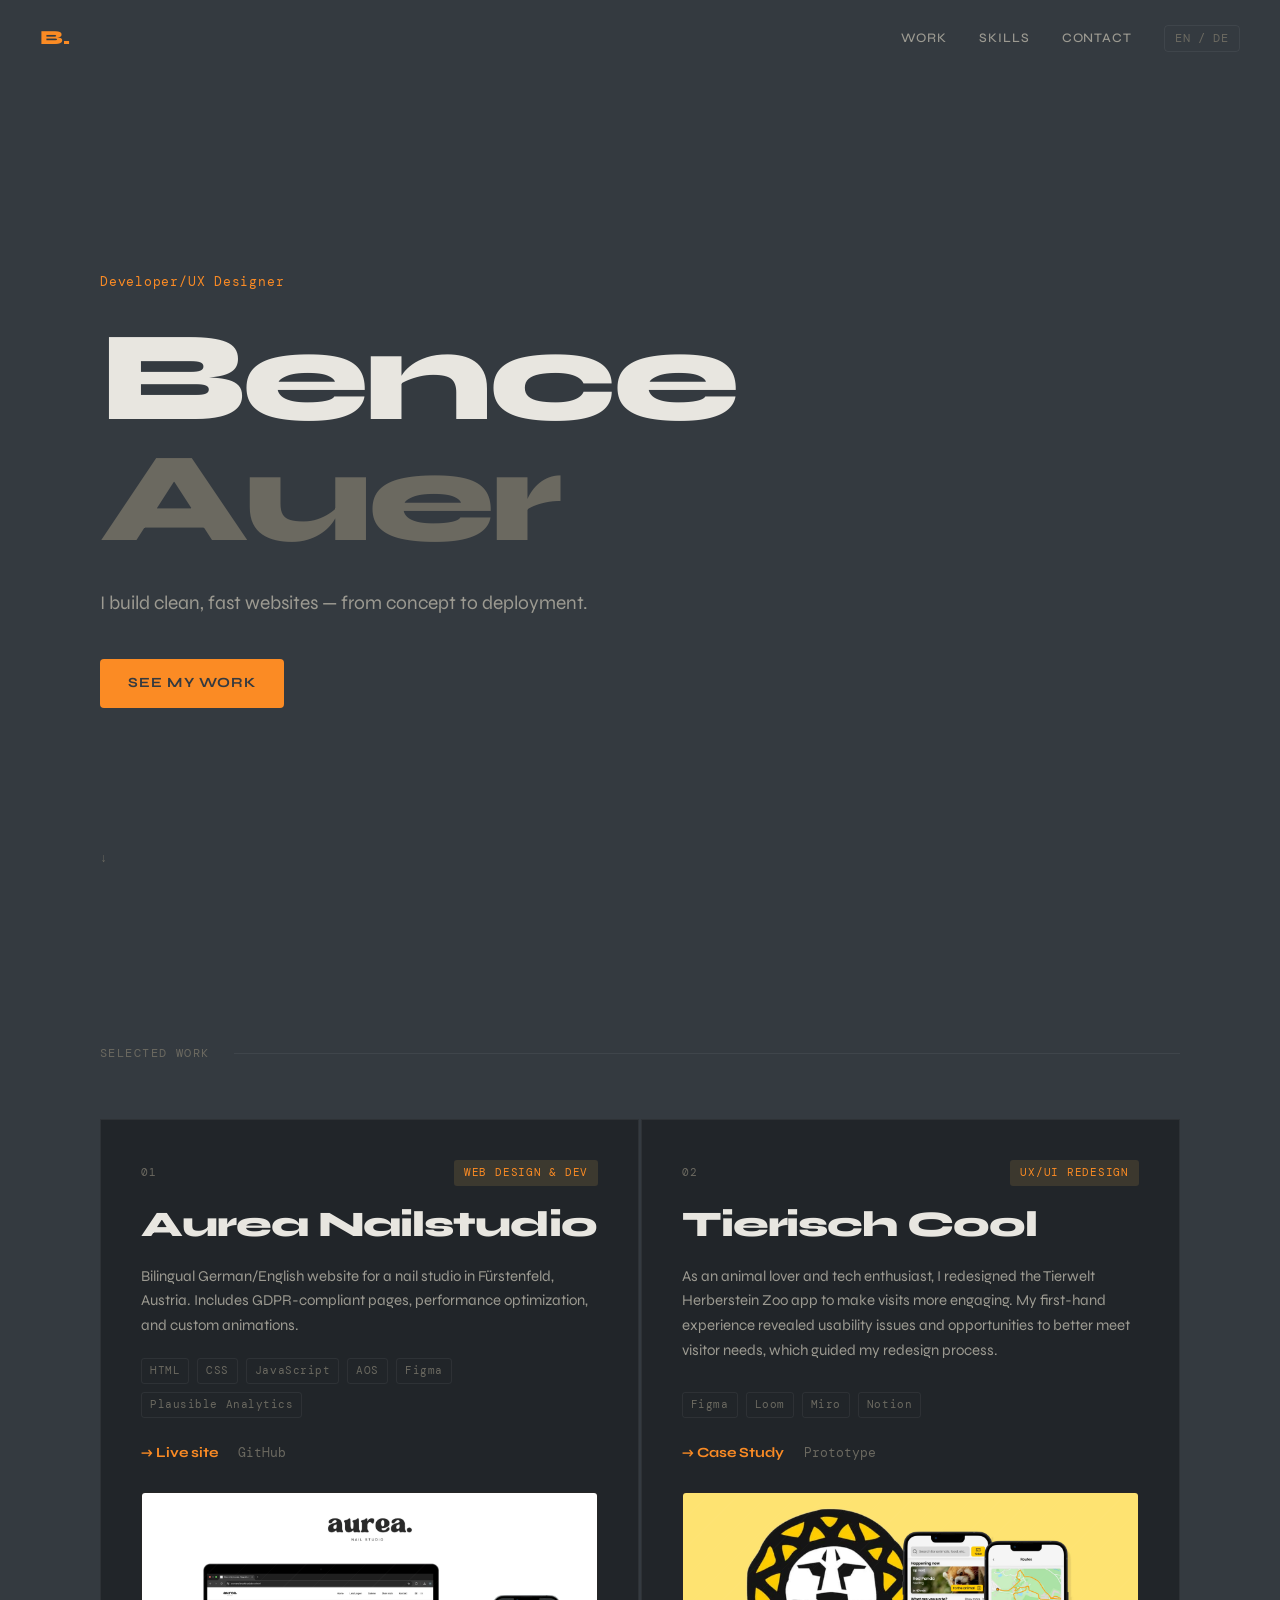
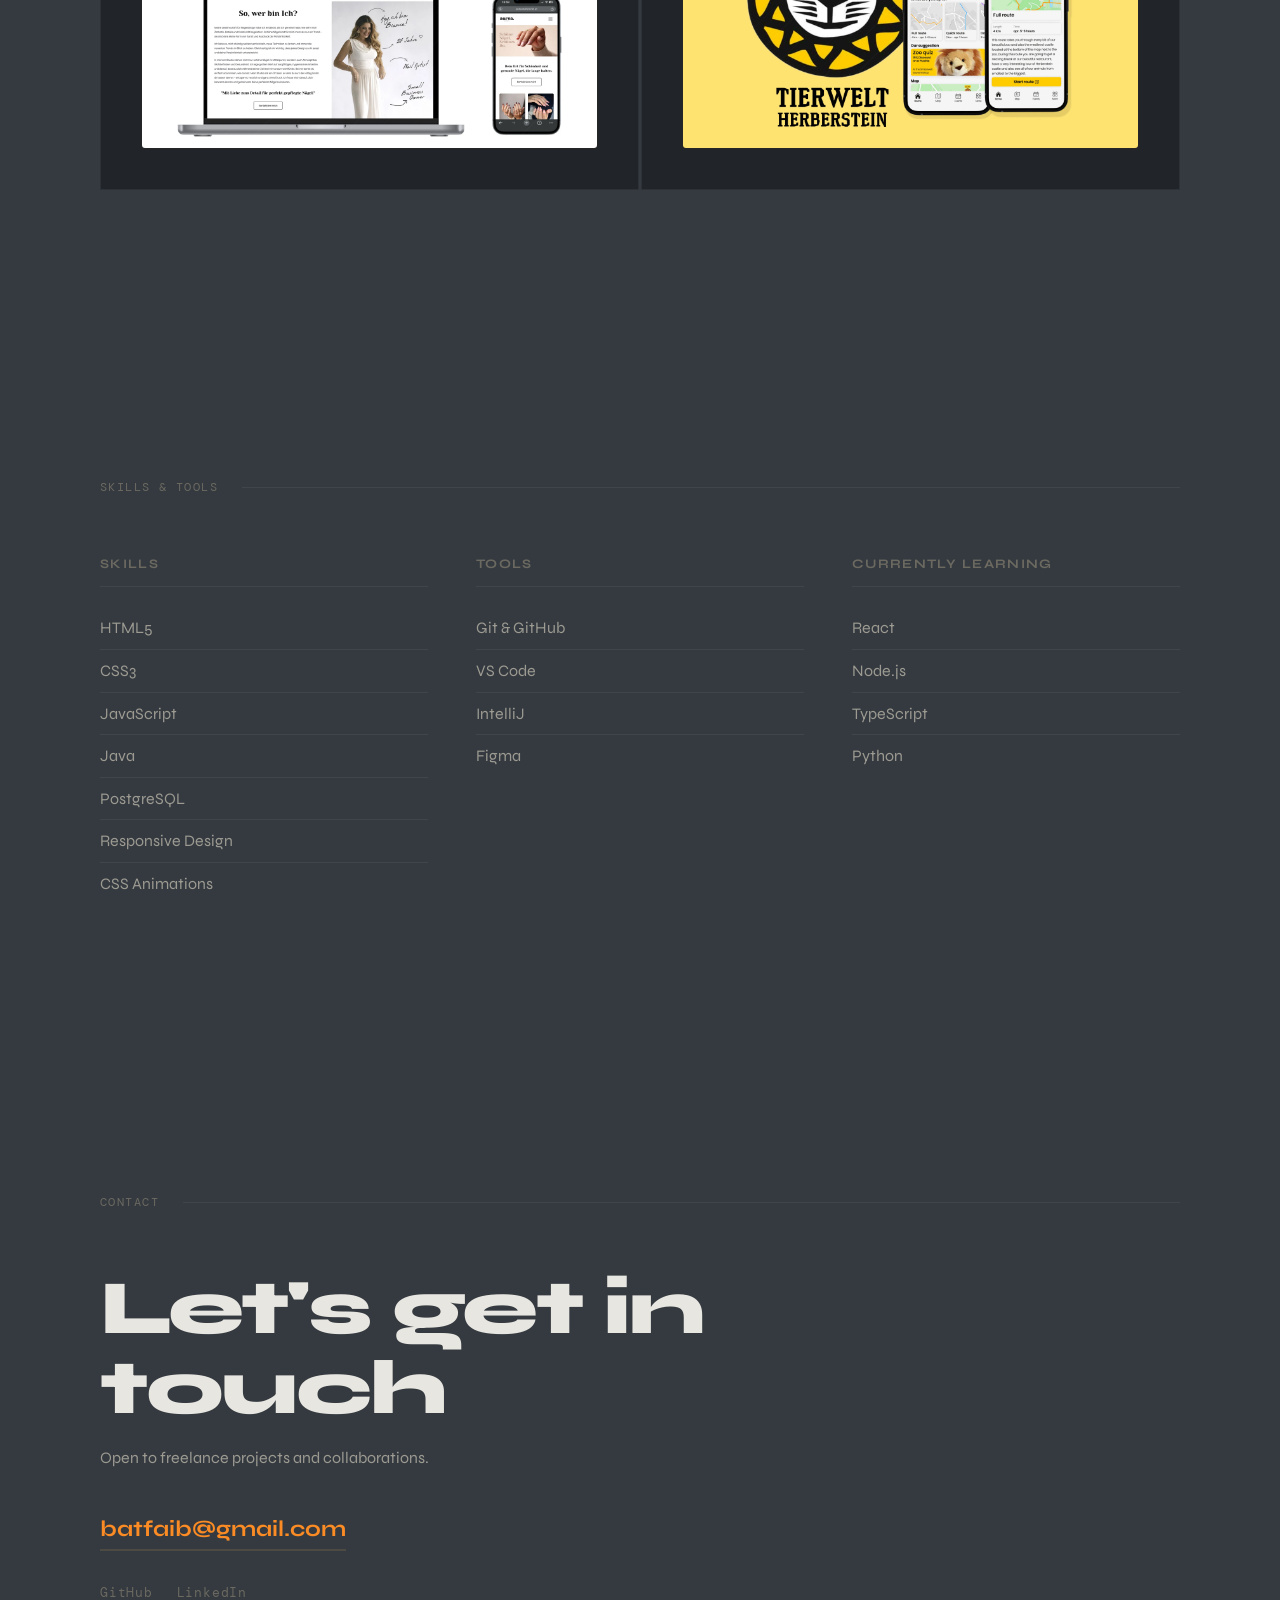
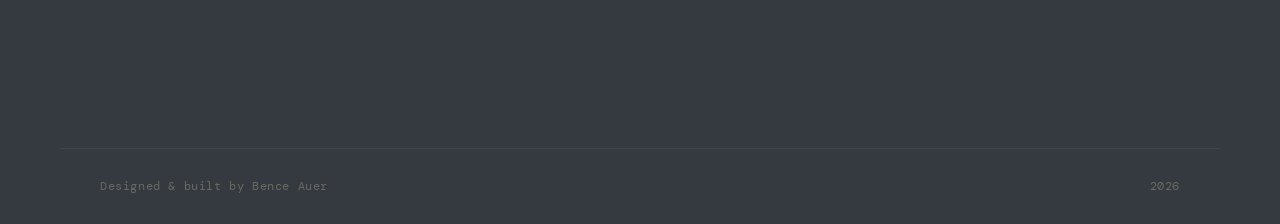
==== index.html @ 15b7aea0 "initial commit" ====
<!DOCTYPE html>
<html lang="en">

<head>
  <meta charset="UTF-8">
  <meta name="viewport" content="width=device-width, initial-scale=1.0">
  <meta name="description" content="Bence Auer — Developer/UX Designer. Based in Austria.">
  <title>Bence Auer — Developer/UX Designer</title>
  <link rel="preconnect" href="https://fonts.googleapis.com">
  <link rel="preconnect" href="https://fonts.gstatic.com" crossorigin>
  <link
    href="https://fonts.googleapis.com/css2?family=Syne:wght@400;500;700;800&family=DM+Mono:ital,wght@0,300;0,400;1,300&display=swap"
    rel="stylesheet">
  <link rel="stylesheet" href="css/style.css">
</head>

<body>

  <!-- NAV -->
  <nav class="nav">
    <span class="nav-logo">B.</span>
    <div class="nav-links">
      <a href="#projects" data-en="Work" data-de="Projekte">Work</a>
      <a href="#skills" data-en="Skills" data-de="Skills">Skills</a>
      <a href="#contact" data-en="Contact" data-de="Kontakt">Contact</a>
      <button class="lang-toggle" id="langToggle" aria-label="Switch language">EN / DE</button>
    </div>
  </nav>

  <!-- HERO -->
  <section class="hero">
    <div class="hero-inner">
      <p class="hero-eyebrow" data-en="Developer/UX Designer" data-de="Developer/UX Designer">Freelance Frontend Developer
      </p>
      <h1 class="hero-name">Bence<br><span class="hero-name-dim">Auer</span></h1>
      <p class="hero-tagline" data-en="I build clean, fast websites — from concept to deployment."
        data-de="Ich entwickle saubere, schnelle Websites — von der Idee bis zum Launch.">I build clean, fast websites —
        from concept to deployment.</p>
      <a href="#projects" class="cta" data-en="See my work" data-de="Meine Projekte">See my work</a>
    </div>
    <div class="hero-scroll-hint">
      <span>↓</span>
    </div>
  </section>

  <!-- PROJECTS -->
  <section class="section" id="projects">
    <div class="section-header">
      <span class="section-label" data-en="Selected Work" data-de="Ausgewählte Projekte">Selected Work</span>
    </div>
    <div class="projects-grid">

      <!-- Project card -->
      <article class="project-card">
        <div class="project-meta">
          <span class="project-number">01</span>
          <span class="project-tag" data-en="Web Design & Dev" data-de="Webdesign & Entwicklung">Web Design & Dev</span>
        </div>
        <h2 class="project-title">Aurea Nailstudio</h2>
        <p class="project-desc"
          data-en="Bilingual German/English website for a nail studio in Fürstenfeld, Austria. Includes GDPR-compliant pages, performance optimization, and custom animations."
          data-de="Zweisprachige Deutsch/Englisch Website für ein Nagelstudio in Fürstenfeld, Österreich. Mit DSGVO-konformen Seiten, Performance-Optimierung und eigenen Animationen.">
          Bilingual German/English website for a nail studio in Fürstenfeld, Austria. Includes GDPR-compliant pages,
          performance optimization, and custom animations.</p>
        <ul class="project-stack">
          <li>HTML</li>
          <li>CSS</li>
          <li>JavaScript</li>
          <li>AOS</li>
          <li>Figma</li>
          <li>Plausible Analytics</li>
          
        </ul>
        <div class="project-links">
          <a href="https://aureanailstudio.at/" target="_blank" class="link-primary" data-en="→ Live site "
            data-de="→ Live ansehen ">→ Live site </a>
          <a href="https://github.com/auerBD/aureanailstudio-website" target="_blank" class="link-secondary">GitHub</a>
        </div>
        <div class="project-img">
          <img src="images/Aureanails-project.webp" alt="Project picture">
        </div>
      </article>

      <!-- Project card #2 -->
      <article class="project-card">
        <div class="project-meta">
          <span class="project-number">02</span>
          <span class="project-tag" data-en="UX/UI Redesign" data-de="UX/UI Redesign">UX/UI Redesign</span>
        </div>
        <h2 class="project-title" data-en="Tierisch Cool" data-de="Tierisch Cool">Tierisch Cool</h2>
        <p class="project-desc" data-en="As an animal lover and tech enthusiast, I redesigned the Tierwelt Herberstein Zoo app to make visits more engaging. My first-hand experience revealed usability issues and opportunities to better meet visitor needs, which guided my redesign process." data-de="Als Tierliebhaber und Technikbegeisterte habe ich die App des Tierwelt Herberstein Zoos neu gestaltet, um den Besuch interaktiver zu machen. Erste Nutzungserfahrungen zeigten Probleme und Potenziale, die den Redesign-Prozess leiteten.">UX/UI Redesign for the App Tierisch Cool
        </p>
        <ul class="project-stack">
          <li>Figma</li>
          <li>Loom</li>
          <li>Miro</li>
          <li>Notion</li>
        </ul>
        <div class="project-links">
          <a href="https://www.figma.com/proto/QrTdEZ6huseTEdhhUOOIZ8/Tiersich-Cool-Case-Study?node-id=40-576&m=draw&scaling=min-zoom&content-scaling=fixed&page-id=0%3A1&t=20qmoa2lop9YcAVc-1" target="_blank" class="link-primary" data-en="→ Case Study"
            data-de="→ Case Study">→ Case Study</a>
          <a href="https://www.figma.com/proto/5wqr0STFInKN7oyMYcyrKw/Tierisch-Cool?type=design&node-id=230-2848&viewport=-87%2C372%2C0.19&scaling=scale-down&starting-point-node-id=230%3A2848&page-id=82%3A1709&t=LEggmXTgnKiAyQXW-1" target="_blank" class="link-secondary">Prototype</a>
        </div>
        <div class="project-img">
          <img src="images/TierischCool-project.webp" alt="Project picture">
        </div>
      </article>
    </div>
  </section>

  <!-- SKILLS -->
  <section class="section" id="skills">
    <div class="section-header">
      <span class="section-label" data-en="Skills & Tools" data-de="Skills & Tools">Skills & Tools</span>
    </div>
    <div class="skills-grid">
      <div class="skill-group">
        <h3 class="skill-group-title" data-en="Skills" data-de="Skills">Skills</h3>
        <ul class="skill-list">
          <li>HTML5</li>
          <li>CSS3</li>
          <li>JavaScript</li>
          <li>Java</li>
          <li>PostgreSQL</li>
          <li>Responsive Design</li>
          <li>CSS Animations</li>
        </ul>
      </div>
      <div class="skill-group">
        <h3 class="skill-group-title" data-en="Tools" data-de="Tools">Tools</h3>
        <ul class="skill-list">
          <li>Git & GitHub</li>
          <li>VS Code</li>
          <li>IntelliJ</li>
          <li>Figma</li>
          
        </ul>
      </div>
      <div class="skill-group">
        <h3 class="skill-group-title" data-en="Currently learning" data-de="Aktuell lernend">Currently learning</h3>
        <ul class="skill-list">
          <li>React</li>
          <li>Node.js</li>
          <li>TypeScript</li>
          <li>Python</li>
        </ul>
      </div>
    </div>
  </section>

  <!-- CONTACT -->
  <section class="section" id="contact">
    <div class="section-header">
      <span class="section-label" data-en="Contact" data-de="Kontakt">Contact</span>
    </div>
    <div class="contact-inner">
      <h2 class="contact-heading" data-en="Let's get in touch" data-de="Schreib mir">Let's get in touch.</h2>
      <p class="contact-sub" data-en="Open to freelance projects and collaborations."
        data-de="Offen für Freelance-Projekte und Kollaborationen.">Open to freelance projects and collaborations.</p>
      <a href="mailto:batfaib@gmail.com" class="contact-email">batfaib@gmail.com</a>
      <div class="contact-links">
        <a href="https://github.com/auerBD" target="_blank" rel="noopener">GitHub</a>
        <a href="https://www.linkedin.com/in/bence-auer/" target="_blank" rel="noopener">LinkedIn</a>
      </div>
    </div>
  </section>

  <!-- FOOTER -->
  <footer class="footer">
    <span data-en="Designed & built by Bence Auer" data-de="Designed & developed von Bence Auer">Designed & built by
      Bence Auer</span>
    <span class="footer-year">2025</span>
  </footer>

  <script src="js/main.js"></script>
</body>

</html>
---- css/style.css ----
/* ─────────────────────────────────────────────
   RESET & BASE
───────────────────────────────────────────── */
*, *::before, *::after {
  box-sizing: border-box;
  margin: 0;
  padding: 0;
}

:root {
  --bg: #343a40;
  --bg-card: #212529;
  --bg-card-hover: #0a0a0b;
  --text: #e8e6e0;
  --text-dim: #6b6960;
  --text-mid: #9c9a91;
  --accent:#fb8b24;
  --accent-dim: rgba(212, 168, 83, 0.15);
  --border: rgba(255, 255, 255, 0.06);
  --border-hover: rgba(255, 255, 255, 0.14);

  --font-sans: 'Syne', sans-serif;
  --font-mono: 'DM Mono', monospace;

  --section-pad: clamp(5rem, 12vw, 9rem);
  --content-width: 1160px;
  --gutter: clamp(1.25rem, 5vw, 2.5rem);
}

html {
  scroll-behavior: smooth;
  font-size: 16px;
}

body {
  background: var(--bg);
  color: var(--text);
  font-family: var(--font-sans);
  line-height: 1.6;
  overflow-x: hidden;
  -webkit-font-smoothing: antialiased;
}

a {
  color: inherit;
  text-decoration: none;
}

ul {
  list-style: none;
}

/* ─────────────────────────────────────────────
   LAYOUT UTIL
───────────────────────────────────────────── */
.container {
  max-width: var(--content-width);
  margin: 0 auto;
  padding: 0 var(--gutter);
}

/* ─────────────────────────────────────────────
   NAV
───────────────────────────────────────────── */
.nav {
  position: fixed;
  top: 0;
  left: 0;
  right: 0;
  z-index: 100;
  display: flex;
  align-items: center;
  justify-content: space-between;
  padding: 1.4rem var(--gutter);
  border-bottom: 1px solid transparent;
  transition: border-color 0.3s, background 0.3s;
}

.nav.scrolled {
  background: rgba(10, 10, 10, 0.88);
  backdrop-filter: blur(12px);
  border-color: var(--border);
}

.nav-logo {
  font-size: 1.25rem;
  font-weight: 800;
  color: var(--accent);
  letter-spacing: -0.02em;
}

.nav-links {
  display: flex;
  align-items: center;
  gap: 2rem;
}

.nav-links a {
  font-size: 0.8125rem;
  font-weight: 500;
  color: var(--text-mid);
  letter-spacing: 0.07em;
  text-transform: uppercase;
  transition: color 0.2s;
}

.nav-links a:hover {
  color: var(--text);
}

.lang-toggle {
  font-family: var(--font-mono);
  font-size: 0.75rem;
  color: var(--text-dim);
  background: none;
  border: 1px solid var(--border);
  border-radius: 4px;
  padding: 0.3rem 0.65rem;
  cursor: pointer;
  letter-spacing: 0.05em;
  transition: color 0.2s, border-color 0.2s;
}

.lang-toggle:hover {
  color: var(--text);
  border-color: var(--border-hover);
}

/* ─────────────────────────────────────────────
   HERO
───────────────────────────────────────────── */
.hero {
  min-height: 100svh;
  display: flex;
  flex-direction: column;
  justify-content: center;
  padding: 0 var(--gutter);
  padding-top: 5rem;
  max-width: var(--content-width);
  margin: 0 auto;
  position: relative;
}

.hero-inner {
  max-width: 780px;
}

.hero-eyebrow {
  font-family: var(--font-mono);
  font-size: 0.8125rem;
  color: var(--accent);
  letter-spacing: 0.06em;
  margin-bottom: 1.5rem;
  opacity: 0;
  transform: translateY(12px);
  animation: fadeUp 0.7s ease forwards 0.1s;
}

.hero-name {
  font-size: clamp(3.5rem, 10vw, 8.5rem);
  font-weight: 800;
  line-height: 0.95;
  letter-spacing: -0.03em;
  margin-bottom: 1.75rem;
  opacity: 0;
  transform: translateY(16px);
  animation: fadeUp 0.8s ease forwards 0.25s;
}

.hero-name-dim {
  color: var(--text-dim);
}

.hero-tagline {
  font-size: clamp(1rem, 2vw, 1.2rem);
  color: var(--text-mid);
  max-width: 520px;
  font-weight: 400;
  margin-bottom: 2.5rem;
  opacity: 0;
  transform: translateY(12px);
  animation: fadeUp 0.7s ease forwards 0.45s;
}

.cta {
  display: inline-flex;
  align-items: center;
  gap: 0.5rem;
  font-size: 0.875rem;
  font-weight: 700;
  letter-spacing: 0.08em;
  text-transform: uppercase;
  color: var(--bg);
  background: var(--accent);
  border-radius: 4px;
  padding: 0.85rem 1.75rem;
  transition: background 0.2s, transform 0.2s;
  opacity: 0;
  animation: fadeUp 0.7s ease forwards 0.65s;
}

.cta:hover {
  background: #e0b865;
  transform: translateY(-2px);
}

.hero-scroll-hint {
  position: absolute;
  bottom: 2rem;
  left: var(--gutter);
  font-family: var(--font-mono);
  font-size: 0.75rem;
  color: var(--text-dim);
  display: flex;
  align-items: center;
  gap: 0.5rem;
  opacity: 0;
  animation: fadeUp 0.7s ease forwards 1.1s;
}

/* ─────────────────────────────────────────────
   SECTIONS
───────────────────────────────────────────── */
.section {
  padding: var(--section-pad) var(--gutter);
  max-width: var(--content-width);
  margin: 0 auto;
}

.section-header {
  margin-bottom: 3.5rem;
  display: flex;
  align-items: center;
  gap: 1.5rem;
}

.section-header::after {
  content: '';
  flex: 1;
  height: 1px;
  background: var(--border);
}

.section-label {
  font-family: var(--font-mono);
  font-size: 0.75rem;
  letter-spacing: 0.12em;
  text-transform: uppercase;
  color: var(--text-dim);
  white-space: nowrap;
}

/* ─────────────────────────────────────────────
   PROJECTS
───────────────────────────────────────────── */
.projects-grid {
  display: grid;
  grid-template-columns: repeat(auto-fit, minmax(min(100%, 480px), 1fr));
  gap: 1.5px;
}

.project-card {
  background: var(--bg-card);
  border: 1px solid var(--border);
  padding: 2.5rem;
  display: flex;
  flex-direction: column;
  gap: 1.25rem;
  transition: background 0.25s, border-color 0.25s;
  position: relative;
  overflow: hidden;
}

.project-card:hover {
  background: var(--bg-card-hover);
  border-color: var(--border-hover);
}

.project-card--upcoming {
  opacity: 0.45;
}

.project-meta {
  display: flex;
  align-items: center;
  justify-content: space-between;
}

.project-number {
  font-family: var(--font-mono);
  font-size: 0.6875rem;
  color: var(--text-dim);
  letter-spacing: 0.08em;
}

.project-tag {
  font-family: var(--font-mono);
  font-size: 0.6875rem;
  letter-spacing: 0.07em;
  text-transform: uppercase;
  color: var(--accent);
  background: var(--accent-dim);
  padding: 0.25rem 0.625rem;
  border-radius: 3px;
}

.project-title {
  font-size: clamp(1.5rem, 3.5vw, 2.25rem);
  font-weight: 800;
  letter-spacing: -0.03em;
  line-height: 1.05;
}

.project-desc {
  font-size: 0.9375rem;
  color: var(--text-mid);
  line-height: 1.65;
  flex: 1;
}

.project-stack {
  display: flex;
  flex-wrap: wrap;
  gap: 0.5rem;
}

.project-stack li {
  font-family: var(--font-mono);
  font-size: 0.6875rem;
  letter-spacing: 0.05em;
  color: var(--text-dim);
  border: 1px solid var(--border);
  border-radius: 3px;
  padding: 0.2rem 0.5rem;
}

.project-links {
  display: flex;
  align-items: center;
  gap: 1.25rem;
  margin-top: 0.25rem;
}

.link-primary {
  font-size: 0.875rem;
  font-weight: 700;
  color: var(--accent);
  transition: opacity 0.2s;
}

.link-primary:hover {
  opacity: 0.75;
}

.link-secondary {
  font-family: var(--font-mono);
  font-size: 0.8125rem;
  color: var(--text-dim);
  transition: color 0.2s;
}

.link-secondary:hover {
  color: var(--text);
}

.project-img {
  width: 100%;
  aspect-ratio: 16 / 9;
  background: #181818;
  border: 1px solid var(--border);
  border-radius: 4px;
  display: flex;
  align-items: center;
  justify-content: center;
  margin-top: 0.5rem;
  position: relative;
  overflow: hidden;
}

.project-img img {
  width: 100%;
  height: auto;
}

.project-img::before {
  content: '';
  position: absolute;
  inset: 0;
  background: repeating-linear-gradient(
    -45deg,
    transparent,
    transparent 20px,
    rgba(255,255,255,0.015) 20px,
    rgba(255,255,255,0.015) 21px
  );
}

/* ─────────────────────────────────────────────
   SKILLS
───────────────────────────────────────────── */
.skills-grid {
  display: grid;
  grid-template-columns: repeat(auto-fit, minmax(220px, 1fr));
  gap: 3rem;
}

.skill-group-title {
  font-size: 0.8125rem;
  font-weight: 700;
  letter-spacing: 0.1em;
  text-transform: uppercase;
  color: var(--text-dim);
  margin-bottom: 1.25rem;
  padding-bottom: 0.75rem;
  border-bottom: 1px solid var(--border);
}

.skill-list li {
  font-size: 1rem;
  color: var(--text-mid);
  padding: 0.5rem 0;
  border-bottom: 1px solid var(--border);
  transition: color 0.15s, padding-left 0.15s;
}

.skill-list li:last-child {
  border-bottom: none;
}

.skill-list li:hover {
  color: var(--text);
  padding-left: 0.5rem;
}

/* ─────────────────────────────────────────────
   CONTACT
───────────────────────────────────────────── */
.contact-inner {
  max-width: 640px;
}

.contact-heading {
  font-size: clamp(2.5rem, 6vw, 5rem);
  font-weight: 800;
  letter-spacing: -0.03em;
  line-height: 1.05;
  margin-bottom: 1rem;
}

.contact-sub {
  font-size: 1rem;
  color: var(--text-mid);
  margin-bottom: 2.5rem;
}

.contact-email {
  display: inline-block;
  font-size: clamp(1.1rem, 2.5vw, 1.4rem);
  font-weight: 700;
  color: var(--accent);
  border-bottom: 2px solid var(--accent-dim);
  padding-bottom: 0.15rem;
  transition: border-color 0.2s;
  margin-bottom: 2rem;
}

.contact-email:hover {
  border-color: var(--accent);
}

.contact-links {
  display: flex;
  gap: 1.5rem;
}

.contact-links a {
  font-family: var(--font-mono);
  font-size: 0.8125rem;
  color: var(--text-dim);
  letter-spacing: 0.06em;
  transition: color 0.2s;
}

.contact-links a:hover {
  color: var(--text);
}

/* ─────────────────────────────────────────────
   FOOTER
───────────────────────────────────────────── */
.footer {
  border-top: 1px solid var(--border);
  padding: 1.75rem var(--gutter);
  display: flex;
  align-items: center;
  justify-content: space-between;
  max-width: var(--content-width);
  margin: 0 auto;
  font-family: var(--font-mono);
  font-size: 0.75rem;
  color: var(--text-dim);
  letter-spacing: 0.05em;
}

/* ─────────────────────────────────────────────
   ANIMATIONS
───────────────────────────────────────────── */
@keyframes fadeUp {
  to {
    opacity: 1;
    transform: translateY(0);
  }
}

.reveal {
  opacity: 0;
  transform: translateY(20px);
  transition: opacity 0.6s ease, transform 0.6s ease;
}

.reveal.visible {
  opacity: 1;
  transform: translateY(0);
}

/* ─────────────────────────────────────────────
   MOBILE
───────────────────────────────────────────── */
@media (max-width: 640px) {
  .nav-links a {
    display: none;
  }

  .projects-grid {
    grid-template-columns: 1fr;
  }

  .project-card {
    padding: 1.75rem;
  }

  .skills-grid {
    grid-template-columns: 1fr;
    gap: 2rem;
  }

  .footer {
    flex-direction: column;
    gap: 0.5rem;
    text-align: center;
  }
}

@media (prefers-reduced-motion: reduce) {
  *, *::before, *::after {
    animation-duration: 0.01ms !important;
    animation-iteration-count: 1 !important;
    transition-duration: 0.01ms !important;
  }
}
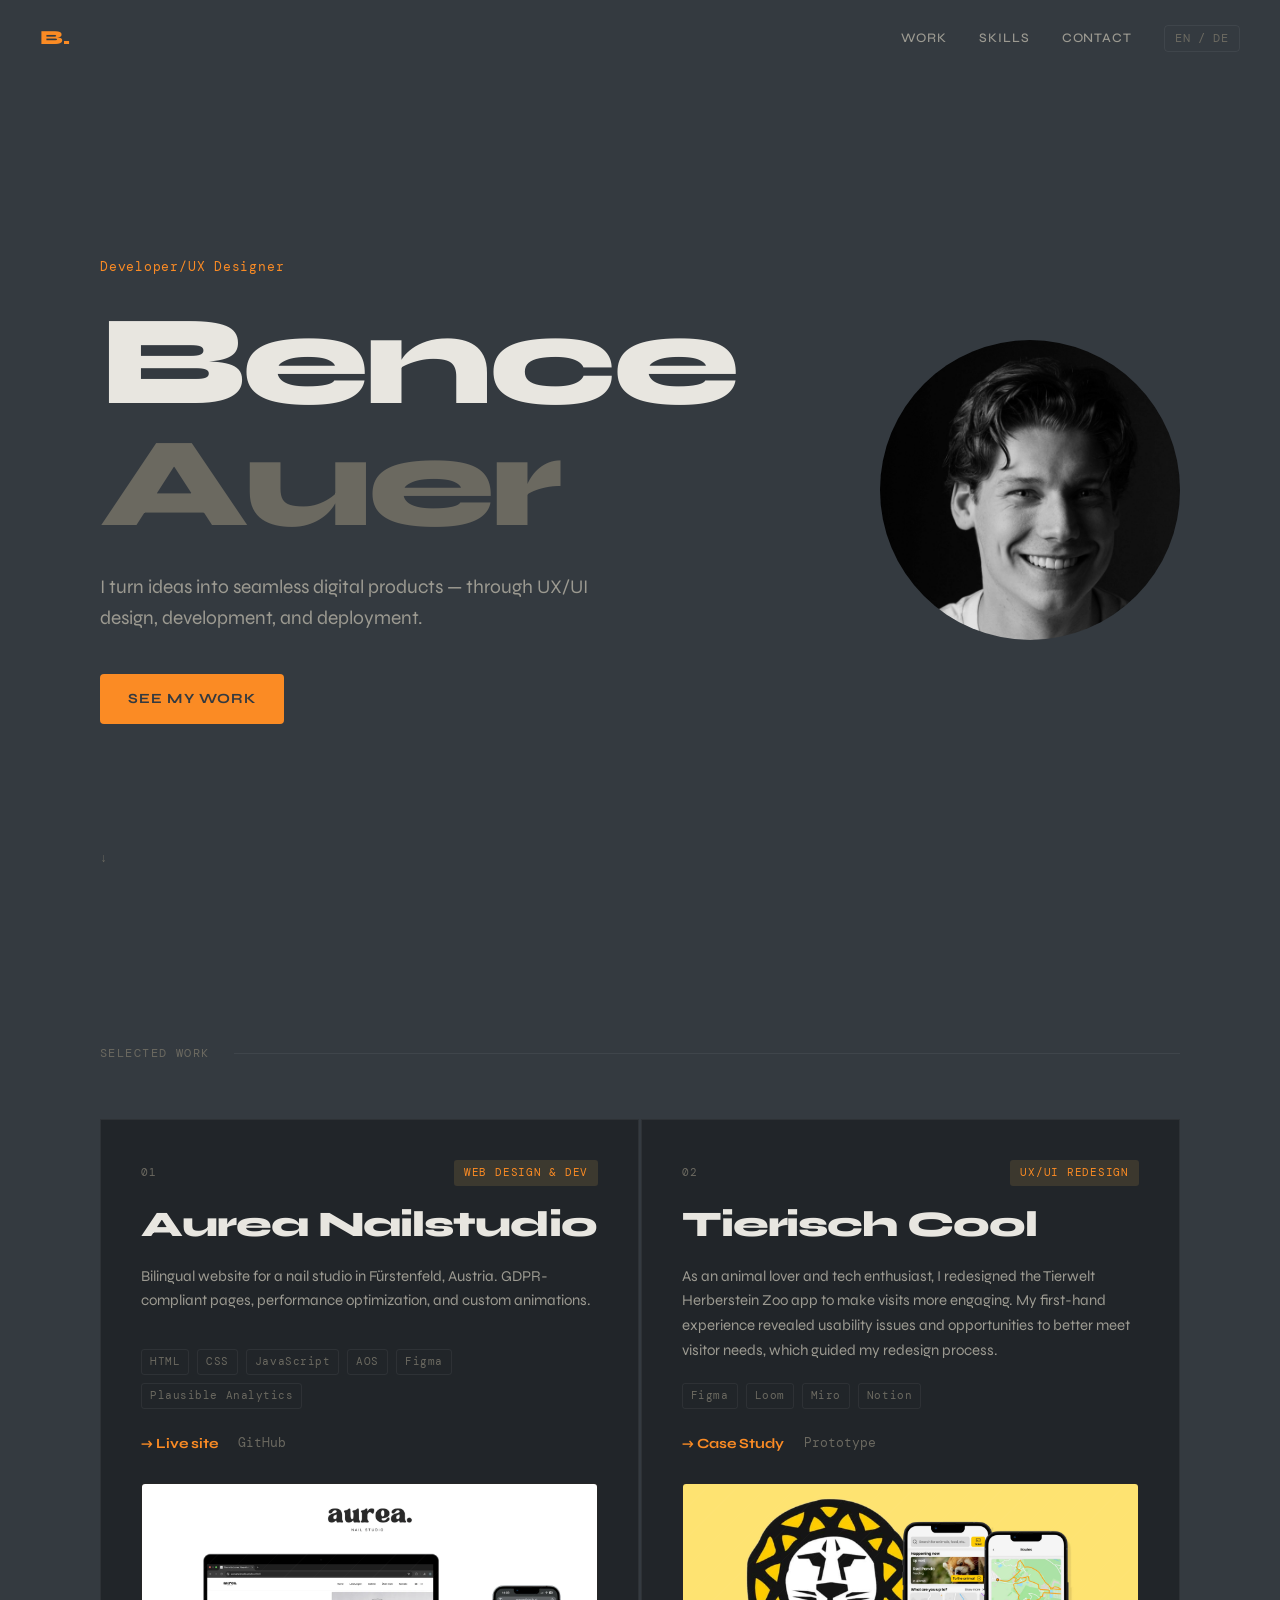
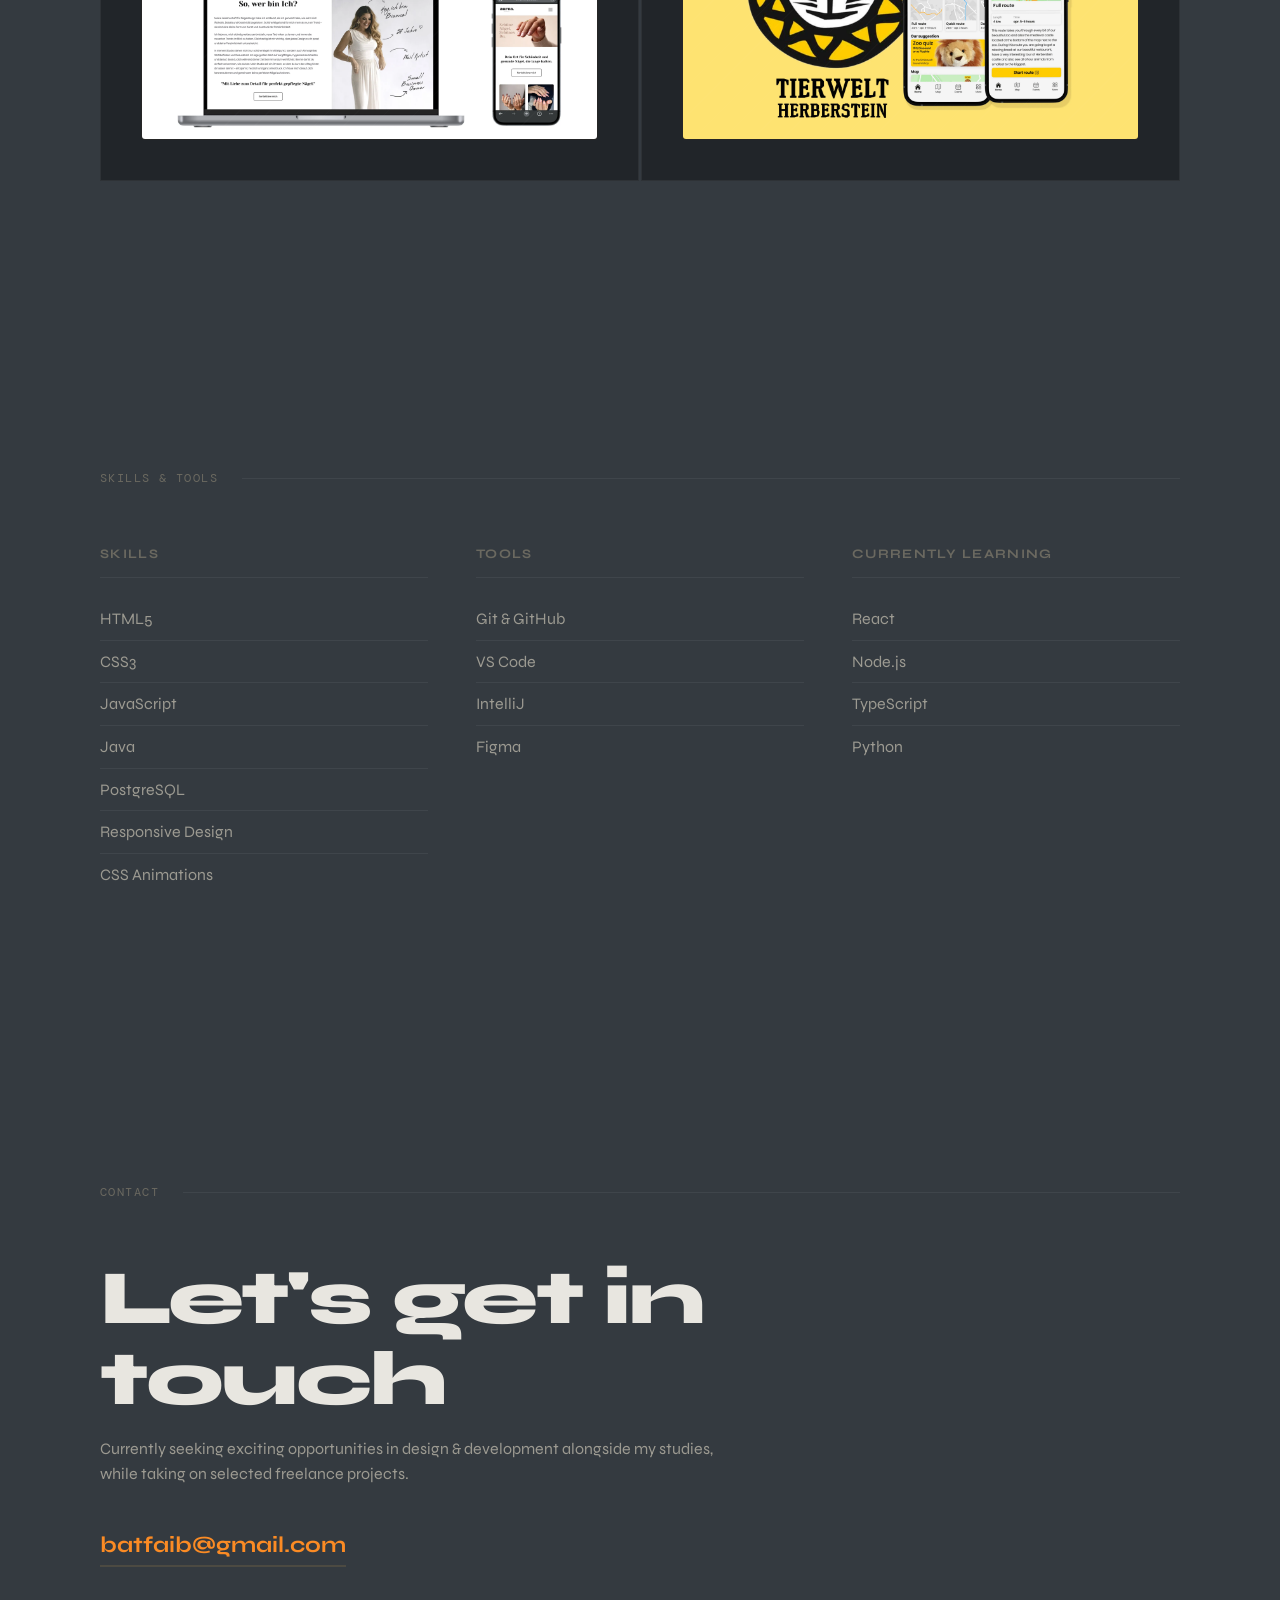
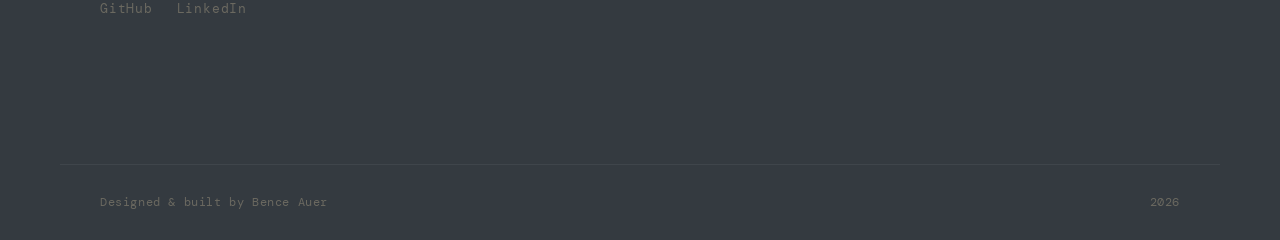
==== commit 91c4e110: "changed text, added portrait to hero section, changed colors" ====
--- a/index.html
+++ b/index.html
@@ -1,5 +1,5 @@
 <!DOCTYPE html>
-<html lang="en">
+<html lang="de">
 
 <head>
   <meta charset="UTF-8">
@@ -20,9 +20,9 @@
   <nav class="nav">
     <span class="nav-logo">B.</span>
     <div class="nav-links">
-      <a href="#projects" data-en="Work" data-de="Projekte">Work</a>
+      <a href="#projects" data-en="Work" data-de="Projekte">Projekte</a>
       <a href="#skills" data-en="Skills" data-de="Skills">Skills</a>
-      <a href="#contact" data-en="Contact" data-de="Kontakt">Contact</a>
+      <a href="#contact" data-en="Contact" data-de="Kontakt">Kontakt</a>
       <button class="lang-toggle" id="langToggle" aria-label="Switch language">EN / DE</button>
     </div>
   </nav>
@@ -30,13 +30,16 @@
   <!-- HERO -->
   <section class="hero">
     <div class="hero-inner">
-      <p class="hero-eyebrow" data-en="Developer/UX Designer" data-de="Developer/UX Designer">Freelance Frontend Developer
-      </p>
-      <h1 class="hero-name">Bence<br><span class="hero-name-dim">Auer</span></h1>
-      <p class="hero-tagline" data-en="I build clean, fast websites — from concept to deployment."
-        data-de="Ich entwickle saubere, schnelle Websites — von der Idee bis zum Launch.">I build clean, fast websites —
-        from concept to deployment.</p>
-      <a href="#projects" class="cta" data-en="See my work" data-de="Meine Projekte">See my work</a>
+      <div class="hero-content">
+        <p class="hero-eyebrow" data-en="Developer/UX Designer" data-de="Developer/UX Designer">Developer/UX Designer</p>
+        <h1 class="hero-name">Bence<br><span class="hero-name-dim">Auer</span></h1>
+        <p class="hero-tagline" data-en="I turn ideas into seamless digital products — through UX/UI design, development, and deployment."
+          data-de="Ich verwandle Ideen in digitale Produkte — durch durchdachtes UX/UI-Design, Entwicklung und Deployment.">Ich verwandle Ideen in digitale Produkte — durch durchdachtes UX/UI-Design, Entwicklung und Deployment.</p>
+        <a href="#projects" class="cta" data-en="See my work" data-de="Meine Projekte">Meine Projekte</a>
+      </div>
+      <div class="hero-photo">
+        <img src="images/portrait_Bence.jpg" alt="Bence Auer" width="420" height="420">
+      </div>
     </div>
     <div class="hero-scroll-hint">
       <span>↓</span>
@@ -46,7 +49,7 @@
   <!-- PROJECTS -->
   <section class="section" id="projects">
     <div class="section-header">
-      <span class="section-label" data-en="Selected Work" data-de="Ausgewählte Projekte">Selected Work</span>
+      <span class="section-label" data-en="Selected Work" data-de="Ausgewählte Projekte">Ausgewählte Projekte</span>
     </div>
     <div class="projects-grid">
 
@@ -54,14 +57,13 @@
       <article class="project-card">
         <div class="project-meta">
           <span class="project-number">01</span>
-          <span class="project-tag" data-en="Web Design & Dev" data-de="Webdesign & Entwicklung">Web Design & Dev</span>
+          <span class="project-tag" data-en="Web Design & Dev" data-de="Webdesign & Entwicklung">Webdesign & Entwicklung</span>
         </div>
         <h2 class="project-title">Aurea Nailstudio</h2>
         <p class="project-desc"
-          data-en="Bilingual German/English website for a nail studio in Fürstenfeld, Austria. Includes GDPR-compliant pages, performance optimization, and custom animations."
-          data-de="Zweisprachige Deutsch/Englisch Website für ein Nagelstudio in Fürstenfeld, Österreich. Mit DSGVO-konformen Seiten, Performance-Optimierung und eigenen Animationen.">
-          Bilingual German/English website for a nail studio in Fürstenfeld, Austria. Includes GDPR-compliant pages,
-          performance optimization, and custom animations.</p>
+          data-en="Bilingual website for a nail studio in Fürstenfeld, Austria. GDPR-compliant pages, performance optimization, and custom animations."
+          data-de="Zweisprachige Website für ein Nagelstudio in Fürstenfeld, Österreich. Mit DSGVO-konformen Seiten, Performance-Optimierung und eigenen Animationen.">
+          Zweisprachige Website für ein Nagelstudio in Fürstenfeld, Österreich. Mit DSGVO-konformen Seiten, Performance-Optimierung und eigenen Animationen.</p>
         <ul class="project-stack">
           <li>HTML</li>
           <li>CSS</li>
@@ -73,7 +75,7 @@
         </ul>
         <div class="project-links">
           <a href="https://aureanailstudio.at/" target="_blank" class="link-primary" data-en="→ Live site "
-            data-de="→ Live ansehen ">→ Live site </a>
+            data-de="→ Live ansehen ">→ Live ansehen</a>
           <a href="https://github.com/auerBD/aureanailstudio-website" target="_blank" class="link-secondary">GitHub</a>
         </div>
         <div class="project-img">
@@ -88,8 +90,7 @@
           <span class="project-tag" data-en="UX/UI Redesign" data-de="UX/UI Redesign">UX/UI Redesign</span>
         </div>
         <h2 class="project-title" data-en="Tierisch Cool" data-de="Tierisch Cool">Tierisch Cool</h2>
-        <p class="project-desc" data-en="As an animal lover and tech enthusiast, I redesigned the Tierwelt Herberstein Zoo app to make visits more engaging. My first-hand experience revealed usability issues and opportunities to better meet visitor needs, which guided my redesign process." data-de="Als Tierliebhaber und Technikbegeisterte habe ich die App des Tierwelt Herberstein Zoos neu gestaltet, um den Besuch interaktiver zu machen. Erste Nutzungserfahrungen zeigten Probleme und Potenziale, die den Redesign-Prozess leiteten.">UX/UI Redesign for the App Tierisch Cool
-        </p>
+        <p class="project-desc" data-en="As an animal lover and tech enthusiast, I redesigned the Tierwelt Herberstein Zoo app to make visits more engaging. My first-hand experience revealed usability issues and opportunities to better meet visitor needs, which guided my redesign process." data-de="Als Tierliebhaber und Technikbegeisterte habe ich die App des Tierwelt Herberstein Zoos neu gestaltet, um den Besuch interaktiver zu machen. Erste Nutzungserfahrungen zeigten Probleme und Potenziale, die den Redesign-Prozess leiteten.">Als Tierliebhaber und Technikbegeisterte habe ich die App des Tierwelt Herberstein Zoos neu gestaltet, um den Besuch interaktiver zu machen. Erste Nutzungserfahrungen zeigten Probleme und Potenziale, die den Redesign-Prozess leiteten.</p>
         <ul class="project-stack">
           <li>Figma</li>
           <li>Loom</li>
@@ -99,7 +100,7 @@
         <div class="project-links">
           <a href="https://www.figma.com/proto/QrTdEZ6huseTEdhhUOOIZ8/Tiersich-Cool-Case-Study?node-id=40-576&m=draw&scaling=min-zoom&content-scaling=fixed&page-id=0%3A1&t=20qmoa2lop9YcAVc-1" target="_blank" class="link-primary" data-en="→ Case Study"
             data-de="→ Case Study">→ Case Study</a>
-          <a href="https://www.figma.com/proto/5wqr0STFInKN7oyMYcyrKw/Tierisch-Cool?type=design&node-id=230-2848&viewport=-87%2C372%2C0.19&scaling=scale-down&starting-point-node-id=230%3A2848&page-id=82%3A1709&t=LEggmXTgnKiAyQXW-1" target="_blank" class="link-secondary">Prototype</a>
+          <a href="https://www.figma.com/proto/5wqr0STFInKN7oyMYcyrKw/Tierisch-Cool?type=design&node-id=230-2848&viewport=-87%2C372%2C0.19&scaling=scale-down&starting-point-node-id=230%3A2848&page-id=82%3A1709&t=LEggmXTgnKiAyQXW-1" target="_blank" class="link-secondary" data-en="Prototype" data-de="Prototyp">Prototyp</a>
         </div>
         <div class="project-img">
           <img src="images/TierischCool-project.webp" alt="Project picture">
@@ -137,7 +138,7 @@
         </ul>
       </div>
       <div class="skill-group">
-        <h3 class="skill-group-title" data-en="Currently learning" data-de="Aktuell lernend">Currently learning</h3>
+        <h3 class="skill-group-title" data-en="Currently learning" data-de="Aktuell lernend">Aktuell lernend</h3>
         <ul class="skill-list">
           <li>React</li>
           <li>Node.js</li>
@@ -151,13 +152,13 @@
   <!-- CONTACT -->
   <section class="section" id="contact">
     <div class="section-header">
-      <span class="section-label" data-en="Contact" data-de="Kontakt">Contact</span>
+      <span class="section-label" data-en="Contact" data-de="Kontakt">Kontakt</span>
     </div>
     <div class="contact-inner">
-      <h2 class="contact-heading" data-en="Let's get in touch" data-de="Schreib mir">Let's get in touch.</h2>
-      <p class="contact-sub" data-en="Open to freelance projects and collaborations."
-        data-de="Offen für Freelance-Projekte und Kollaborationen.">Open to freelance projects and collaborations.</p>
-      <a href="mailto:batfaib@gmail.com" class="contact-email">batfaib@gmail.com</a>
+      <h2 class="contact-heading" data-en="Let's get in touch" data-de="Schreib mir">Schreib mir</h2>
+      <p class="contact-sub" data-en="Currently seeking exciting opportunities in design & development alongside my studies, while taking on selected freelance projects."
+        data-de="Auf der Suche nach spannenden Möglichkeiten im Bereich Design & Development — neben dem Studium und für ausgewählte Freelance-Projekte.">Auf der Suche nach spannenden Möglichkeiten im Bereich Design & Development — neben dem Studium und für ausgewählte Freelance-Projekte.</p>
+     <a href="mailto:batfaib@gmail.com" class="contact-email">batfaib@gmail.com</a>
       <div class="contact-links">
         <a href="https://github.com/auerBD" target="_blank" rel="noopener">GitHub</a>
         <a href="https://www.linkedin.com/in/bence-auer/" target="_blank" rel="noopener">LinkedIn</a>
@@ -167,9 +168,8 @@
 
   <!-- FOOTER -->
   <footer class="footer">
-    <span data-en="Designed & built by Bence Auer" data-de="Designed & developed von Bence Auer">Designed & built by
-      Bence Auer</span>
-    <span class="footer-year">2025</span>
+    <span data-en="Designed & built by Bence Auer" data-de="Designed & developed von Bence Auer">Designed & developed von Bence Auer</span>
+    <span class="footer-year">2026</span>
   </footer>
 
   <script src="js/main.js"></script>
--- a/css/style.css
+++ b/css/style.css
@@ -10,7 +10,7 @@
 :root {
   --bg: #343a40;
   --bg-card: #212529;
-  --bg-card-hover: #0a0a0b;
+  --bg-card-hover: #0a0a0b8b;
   --text: #e8e6e0;
   --text-dim: #6b6960;
   --text-mid: #9c9a91;
@@ -77,7 +77,7 @@
 }
 
 .nav.scrolled {
-  background: rgba(10, 10, 10, 0.88);
+  background: #0a0a0b8b;
   backdrop-filter: blur(12px);
   border-color: var(--border);
 }
@@ -142,7 +142,32 @@
 }
 
 .hero-inner {
-  max-width: 780px;
+  display: flex;
+  align-items: center;
+  justify-content: space-between;
+  gap: 4rem;
+  width: 100%;
+}
+
+.hero-content {
+  flex: 1;
+}
+
+.hero-photo {
+  flex-shrink: 0;
+  width: clamp(150px, 28vw, 300px);
+  aspect-ratio: 1;
+  border-radius: 50%;
+  overflow: hidden;
+  opacity: 0;
+  animation: fadeUp 0.8s ease forwards 0.8s;
+}
+
+.hero-photo img {
+  width: 100%;
+  height: 100%;
+  object-fit: cover;
+  object-position: center top;
 }
 
 .hero-eyebrow {
@@ -526,6 +551,18 @@
 /* ─────────────────────────────────────────────
    MOBILE
 ───────────────────────────────────────────── */
+@media (max-width: 768px) {
+  .hero-inner {
+    flex-direction: column-reverse;
+    align-items: flex-start;
+    gap: 2rem;
+  }
+
+  .hero-photo {
+    width: clamp(120px, 40vw, 200px);
+  }
+}
+
 @media (max-width: 640px) {
   .nav-links a {
     display: none;
@@ -557,4 +594,4 @@
     animation-iteration-count: 1 !important;
     transition-duration: 0.01ms !important;
   }
-}
+}
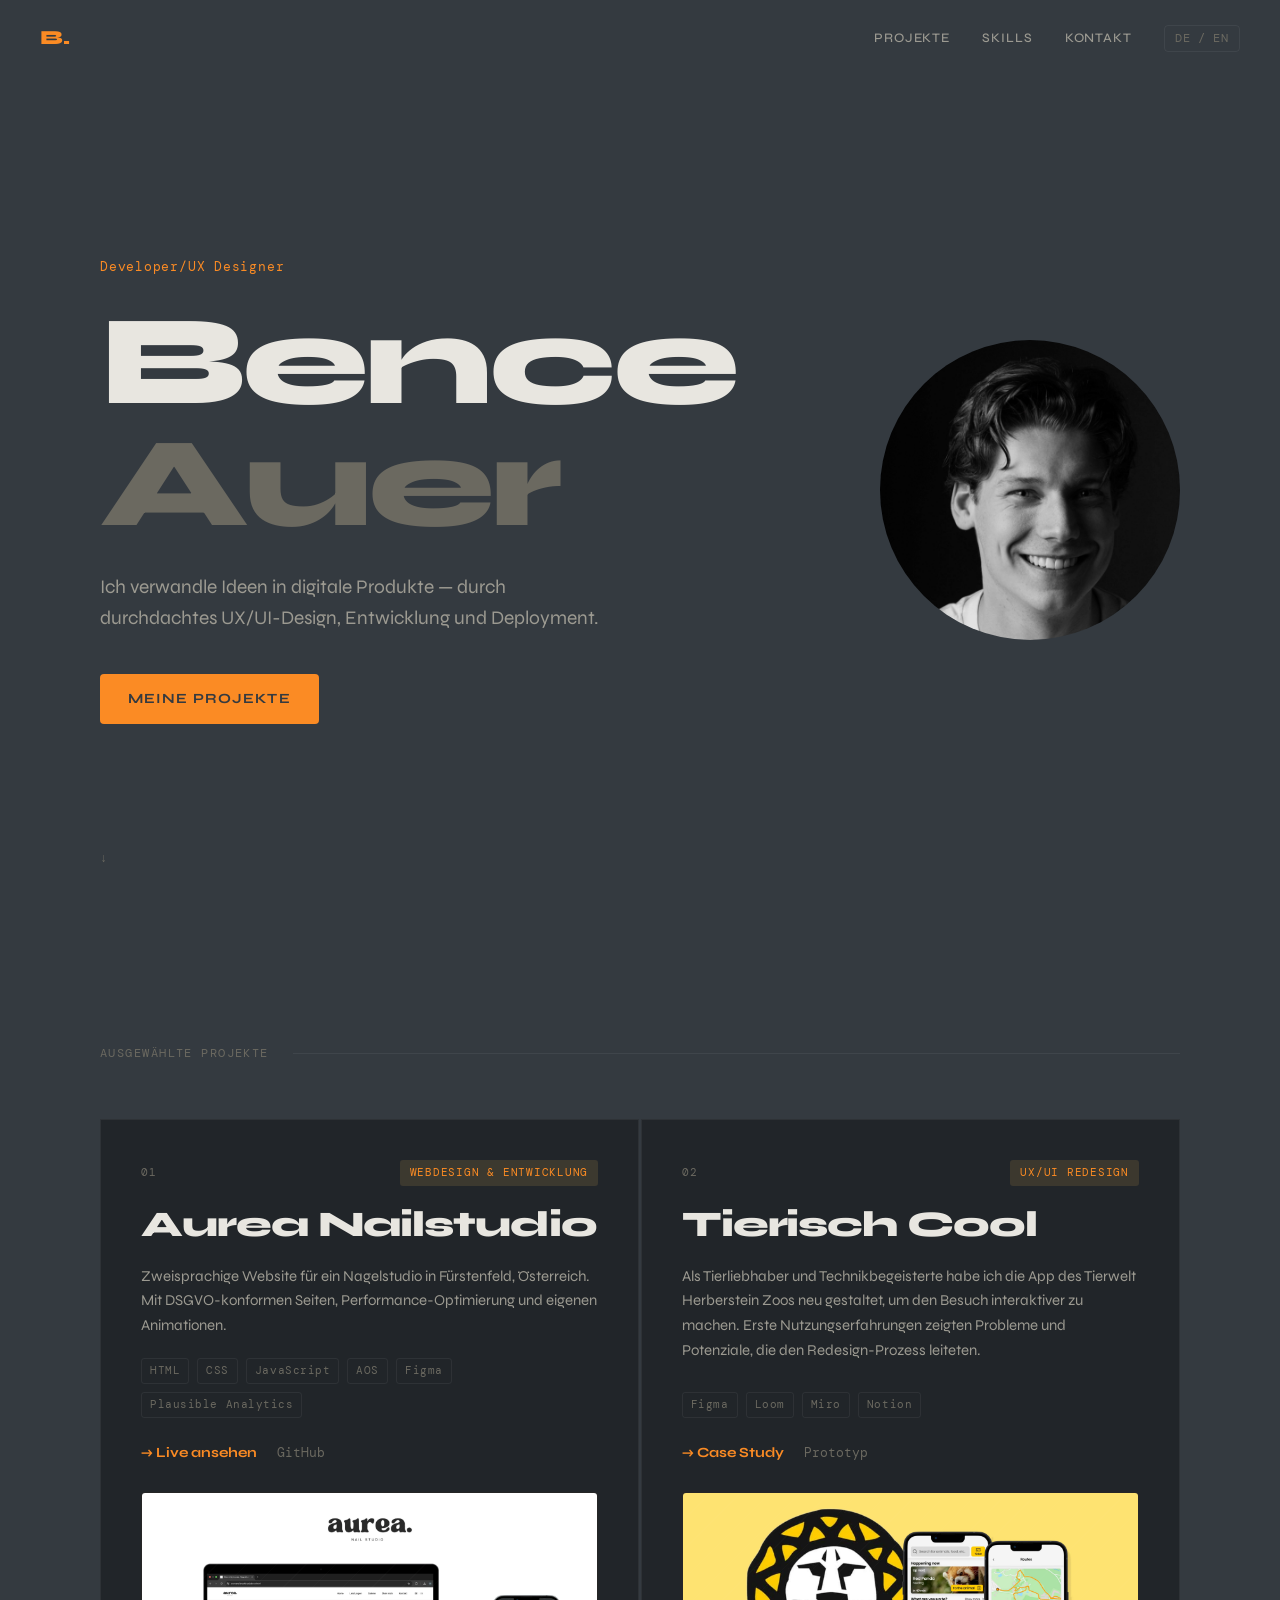
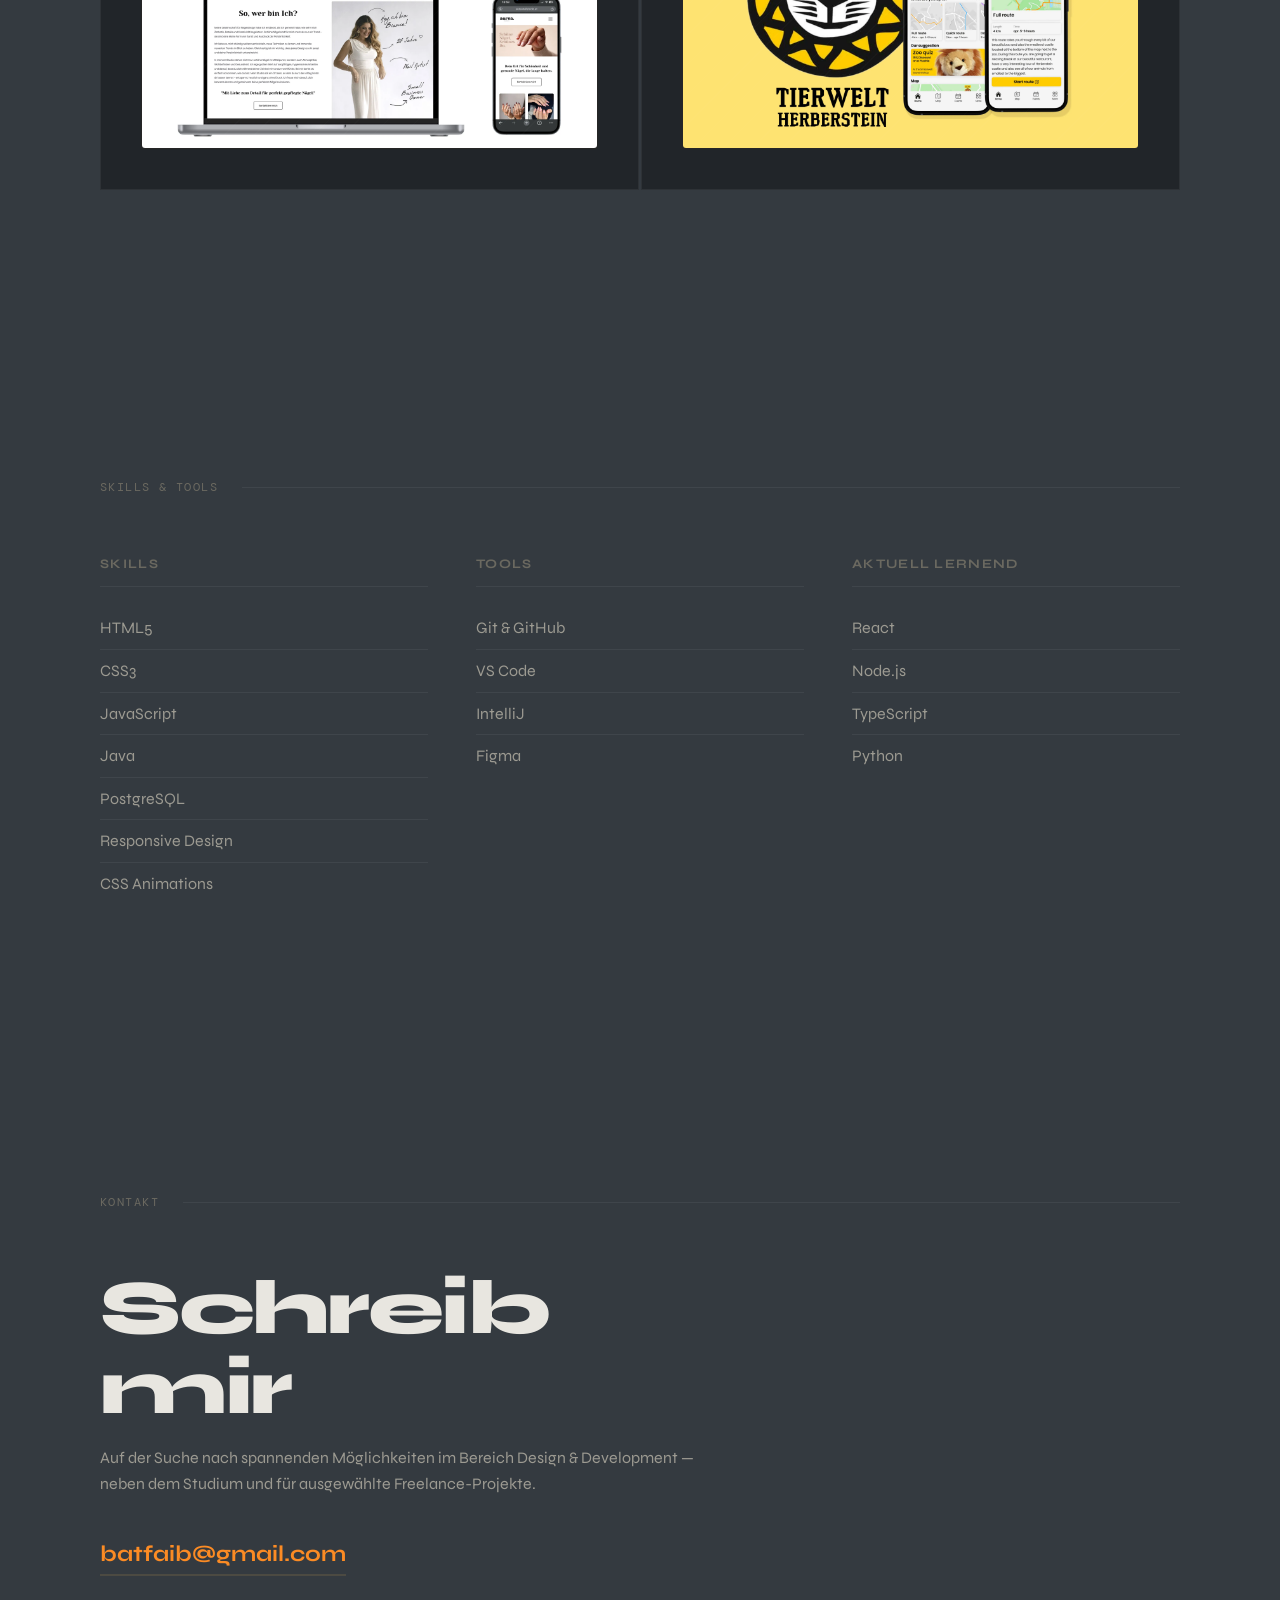
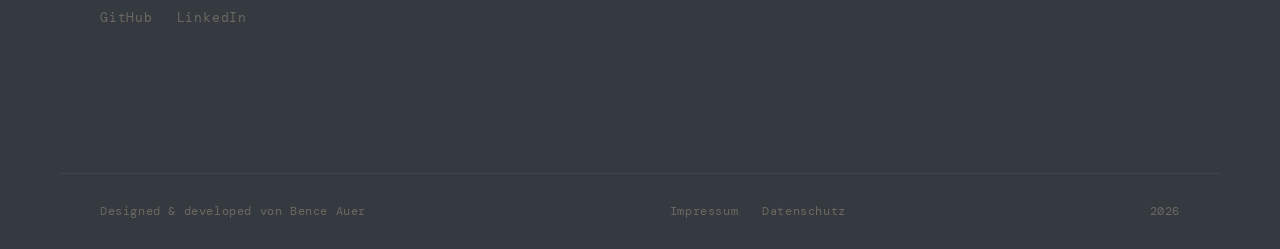
==== commit 1f4ae14f: "added privacy policy and legal notice pages and styles. created favicon" ====
--- a/index.html
+++ b/index.html
@@ -1,11 +1,24 @@
 <!DOCTYPE html>
-<html lang="de">
+<html lang="en">
 
 <head>
   <meta charset="UTF-8">
   <meta name="viewport" content="width=device-width, initial-scale=1.0">
   <meta name="description" content="Bence Auer — Developer/UX Designer. Based in Austria.">
   <title>Bence Auer — Developer/UX Designer</title>
+      <!-- Classic favicon -->
+    <link rel="icon" href="images/favicon.ico" sizes="any">
+
+    <!-- Modern PNG favicons -->
+    <link rel="icon" type="image/png" sizes="32x32" href="images/favicon-32.png">
+    <link rel="icon" type="image/png" sizes="16x16" href="images/favicon-16.png">
+
+    <!-- Apple -->
+    <link rel="apple-touch-icon" sizes="180x180" href="images/apple-touch-icon.png">
+
+    <!-- Android -->
+    <link rel="icon" type="image/png" sizes="192x192" href="images/android-chrome-192.png">
+    <link rel="icon" type="image/png" sizes="512x512" href="images/android-chrome-512.png">
   <link rel="preconnect" href="https://fonts.googleapis.com">
   <link rel="preconnect" href="https://fonts.gstatic.com" crossorigin>
   <link
@@ -20,9 +33,9 @@
   <nav class="nav">
     <span class="nav-logo">B.</span>
     <div class="nav-links">
-      <a href="#projects" data-en="Work" data-de="Projekte">Projekte</a>
+      <a href="#projects" data-en="Work" data-de="Projekte">Work</a>
       <a href="#skills" data-en="Skills" data-de="Skills">Skills</a>
-      <a href="#contact" data-en="Contact" data-de="Kontakt">Kontakt</a>
+      <a href="#contact" data-en="Contact" data-de="Kontakt">Contakt</a>
       <button class="lang-toggle" id="langToggle" aria-label="Switch language">EN / DE</button>
     </div>
   </nav>
@@ -34,8 +47,8 @@
         <p class="hero-eyebrow" data-en="Developer/UX Designer" data-de="Developer/UX Designer">Developer/UX Designer</p>
         <h1 class="hero-name">Bence<br><span class="hero-name-dim">Auer</span></h1>
         <p class="hero-tagline" data-en="I turn ideas into seamless digital products — through UX/UI design, development, and deployment."
-          data-de="Ich verwandle Ideen in digitale Produkte — durch durchdachtes UX/UI-Design, Entwicklung und Deployment.">Ich verwandle Ideen in digitale Produkte — durch durchdachtes UX/UI-Design, Entwicklung und Deployment.</p>
-        <a href="#projects" class="cta" data-en="See my work" data-de="Meine Projekte">Meine Projekte</a>
+          data-de="Ich verwandle Ideen in digitale Produkte — durch durchdachtes UX/UI-Design, Entwicklung und Deployment.">I turn ideas into seamless digital products — through UX/UI design, development, and deployment.</p>
+        <a href="#projects" class="cta" data-en="See my work" data-de="Meine Projekte">See my work</a>
       </div>
       <div class="hero-photo">
         <img src="images/portrait_Bence.jpg" alt="Bence Auer" width="420" height="420">
@@ -49,7 +62,7 @@
   <!-- PROJECTS -->
   <section class="section" id="projects">
     <div class="section-header">
-      <span class="section-label" data-en="Selected Work" data-de="Ausgewählte Projekte">Ausgewählte Projekte</span>
+      <span class="section-label" data-en="Selected Work" data-de="Ausgewählte Projekte">Selected Work</span>
     </div>
     <div class="projects-grid">
 
@@ -57,13 +70,13 @@
       <article class="project-card">
         <div class="project-meta">
           <span class="project-number">01</span>
-          <span class="project-tag" data-en="Web Design & Dev" data-de="Webdesign & Entwicklung">Webdesign & Entwicklung</span>
+          <span class="project-tag" data-en="Web Design & Dev" data-de="Webdesign & Entwicklung">Web Design & Dev</span>
         </div>
         <h2 class="project-title">Aurea Nailstudio</h2>
         <p class="project-desc"
           data-en="Bilingual website for a nail studio in Fürstenfeld, Austria. GDPR-compliant pages, performance optimization, and custom animations."
           data-de="Zweisprachige Website für ein Nagelstudio in Fürstenfeld, Österreich. Mit DSGVO-konformen Seiten, Performance-Optimierung und eigenen Animationen.">
-          Zweisprachige Website für ein Nagelstudio in Fürstenfeld, Österreich. Mit DSGVO-konformen Seiten, Performance-Optimierung und eigenen Animationen.</p>
+          Bilingual website for a nail studio in Fürstenfeld, Austria. GDPR-compliant pages, performance optimization, and custom animations.</p>
         <ul class="project-stack">
           <li>HTML</li>
           <li>CSS</li>
@@ -75,7 +88,7 @@
         </ul>
         <div class="project-links">
           <a href="https://aureanailstudio.at/" target="_blank" class="link-primary" data-en="→ Live site "
-            data-de="→ Live ansehen ">→ Live ansehen</a>
+            data-de="→ Live ansehen ">→ Live site </a>
           <a href="https://github.com/auerBD/aureanailstudio-website" target="_blank" class="link-secondary">GitHub</a>
         </div>
         <div class="project-img">
@@ -90,7 +103,7 @@
           <span class="project-tag" data-en="UX/UI Redesign" data-de="UX/UI Redesign">UX/UI Redesign</span>
         </div>
         <h2 class="project-title" data-en="Tierisch Cool" data-de="Tierisch Cool">Tierisch Cool</h2>
-        <p class="project-desc" data-en="As an animal lover and tech enthusiast, I redesigned the Tierwelt Herberstein Zoo app to make visits more engaging. My first-hand experience revealed usability issues and opportunities to better meet visitor needs, which guided my redesign process." data-de="Als Tierliebhaber und Technikbegeisterte habe ich die App des Tierwelt Herberstein Zoos neu gestaltet, um den Besuch interaktiver zu machen. Erste Nutzungserfahrungen zeigten Probleme und Potenziale, die den Redesign-Prozess leiteten.">Als Tierliebhaber und Technikbegeisterte habe ich die App des Tierwelt Herberstein Zoos neu gestaltet, um den Besuch interaktiver zu machen. Erste Nutzungserfahrungen zeigten Probleme und Potenziale, die den Redesign-Prozess leiteten.</p>
+        <p class="project-desc" data-en="As an animal lover and tech enthusiast, I redesigned the Tierwelt Herberstein Zoo app to make visits more engaging. My first-hand experience revealed usability issues and opportunities to better meet visitor needs, which guided my redesign process." data-de="Als Tierliebhaber und Technikbegeisterte habe ich die App des Tierwelt Herberstein Zoos neu gestaltet, um den Besuch interaktiver zu machen. Erste Nutzungserfahrungen zeigten Probleme und Potenziale, die den Redesign-Prozess leiteten.">As an animal lover and tech enthusiast, I redesigned the Tierwelt Herberstein Zoo app to make visits more engaging. My first-hand experience revealed usability issues and opportunities to better meet visitor needs, which guided my redesign process.</p>
         <ul class="project-stack">
           <li>Figma</li>
           <li>Loom</li>
@@ -100,7 +113,7 @@
         <div class="project-links">
           <a href="https://www.figma.com/proto/QrTdEZ6huseTEdhhUOOIZ8/Tiersich-Cool-Case-Study?node-id=40-576&m=draw&scaling=min-zoom&content-scaling=fixed&page-id=0%3A1&t=20qmoa2lop9YcAVc-1" target="_blank" class="link-primary" data-en="→ Case Study"
             data-de="→ Case Study">→ Case Study</a>
-          <a href="https://www.figma.com/proto/5wqr0STFInKN7oyMYcyrKw/Tierisch-Cool?type=design&node-id=230-2848&viewport=-87%2C372%2C0.19&scaling=scale-down&starting-point-node-id=230%3A2848&page-id=82%3A1709&t=LEggmXTgnKiAyQXW-1" target="_blank" class="link-secondary" data-en="Prototype" data-de="Prototyp">Prototyp</a>
+          <a href="https://www.figma.com/proto/5wqr0STFInKN7oyMYcyrKw/Tierisch-Cool?type=design&node-id=230-2848&viewport=-87%2C372%2C0.19&scaling=scale-down&starting-point-node-id=230%3A2848&page-id=82%3A1709&t=LEggmXTgnKiAyQXW-1" target="_blank" class="link-secondary" data-en="Prototype" data-de="Prototyp">Prototype</a>
         </div>
         <div class="project-img">
           <img src="images/TierischCool-project.webp" alt="Project picture">
@@ -138,7 +151,7 @@
         </ul>
       </div>
       <div class="skill-group">
-        <h3 class="skill-group-title" data-en="Currently learning" data-de="Aktuell lernend">Aktuell lernend</h3>
+        <h3 class="skill-group-title" data-en="Currently learning" data-de="Aktuell lernend">Currently learning</h3>
         <ul class="skill-list">
           <li>React</li>
           <li>Node.js</li>
@@ -152,12 +165,12 @@
   <!-- CONTACT -->
   <section class="section" id="contact">
     <div class="section-header">
-      <span class="section-label" data-en="Contact" data-de="Kontakt">Kontakt</span>
+      <span class="section-label" data-en="Contact" data-de="Kontakt">Contakt</span>
     </div>
     <div class="contact-inner">
-      <h2 class="contact-heading" data-en="Let's get in touch" data-de="Schreib mir">Schreib mir</h2>
+      <h2 class="contact-heading" data-en="Let's get in touch" data-de="Schreib mir">Let's get in touch</h2>
       <p class="contact-sub" data-en="Currently seeking exciting opportunities in design & development alongside my studies, while taking on selected freelance projects."
-        data-de="Auf der Suche nach spannenden Möglichkeiten im Bereich Design & Development — neben dem Studium und für ausgewählte Freelance-Projekte.">Auf der Suche nach spannenden Möglichkeiten im Bereich Design & Development — neben dem Studium und für ausgewählte Freelance-Projekte.</p>
+        data-de="Auf der Suche nach spannenden Möglichkeiten im Bereich Design & Development — neben dem Studium und für ausgewählte Freelance-Projekte.">Currently seeking exciting opportunities in design & development alongside my studies, while taking on selected freelance projects.</p>
      <a href="mailto:batfaib@gmail.com" class="contact-email">batfaib@gmail.com</a>
       <div class="contact-links">
         <a href="https://github.com/auerBD" target="_blank" rel="noopener">GitHub</a>
@@ -168,7 +181,11 @@
 
   <!-- FOOTER -->
   <footer class="footer">
-    <span data-en="Designed & built by Bence Auer" data-de="Designed & developed von Bence Auer">Designed & developed von Bence Auer</span>
+    <span data-en="Designed & built by Bence Auer" data-de="Designed & developed von Bence Auer">Designed & built by Bence Auer</span>
+        <div class="footer-legal">
+      <a href="impressum.html" data-en="Legal Notice" data-de="Impressum">Legal Notice</a>
+      <a href="datenschutz.html" data-en="Privacy Policy" data-de="Datenschutz">Privacy Policy</a>
+    </div>
     <span class="footer-year">2026</span>
   </footer>
 
--- a/css/style.css
+++ b/css/style.css
@@ -519,12 +519,28 @@
   display: flex;
   align-items: center;
   justify-content: space-between;
+  flex-wrap: wrap;
+  gap: 0.75rem;
   max-width: var(--content-width);
   margin: 0 auto;
   font-family: var(--font-mono);
   font-size: 0.75rem;
   color: var(--text-dim);
   letter-spacing: 0.05em;
+}
+
+.footer-legal {
+  display: flex;
+  gap: 1.5rem;
+}
+
+.footer-legal a {
+  color: var(--text-dim);
+  transition: color 0.2s;
+}
+
+.footer-legal a:hover {
+  color: var(--text);
 }
 
 /* ─────────────────────────────────────────────
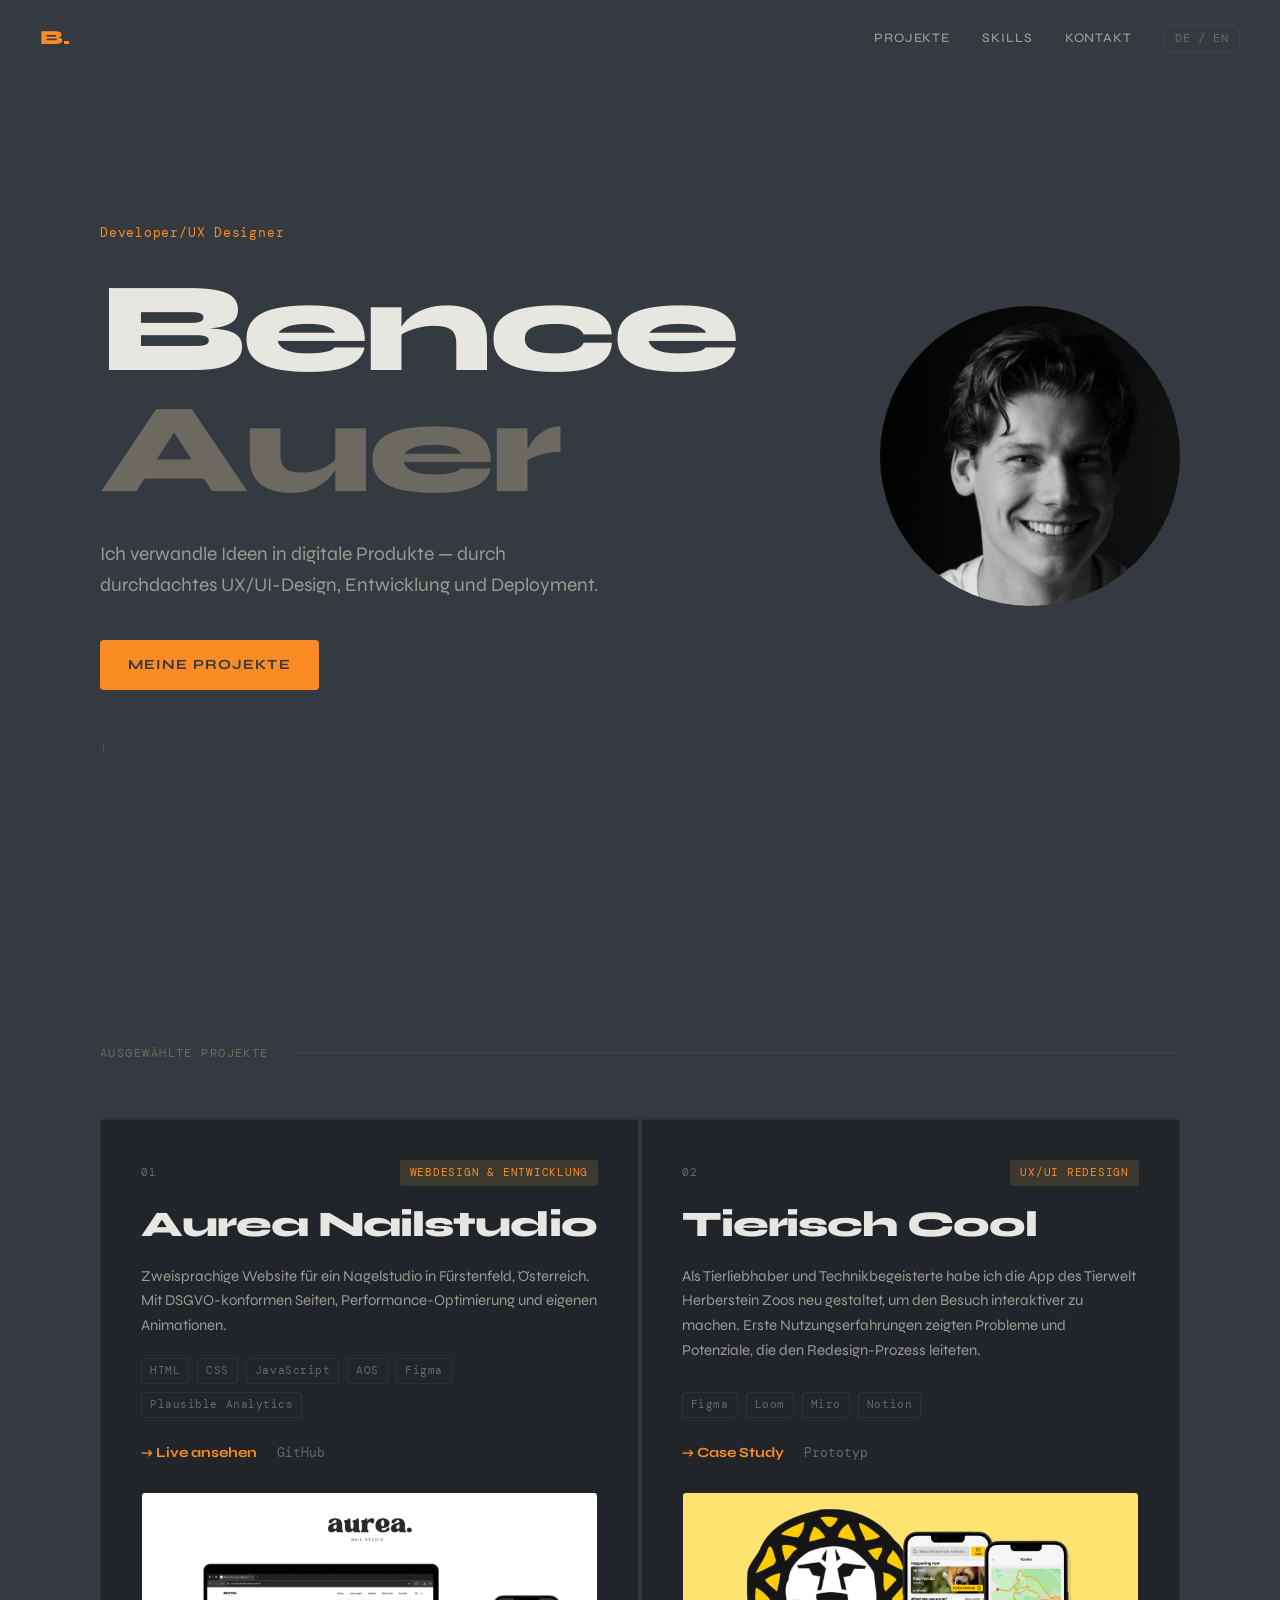
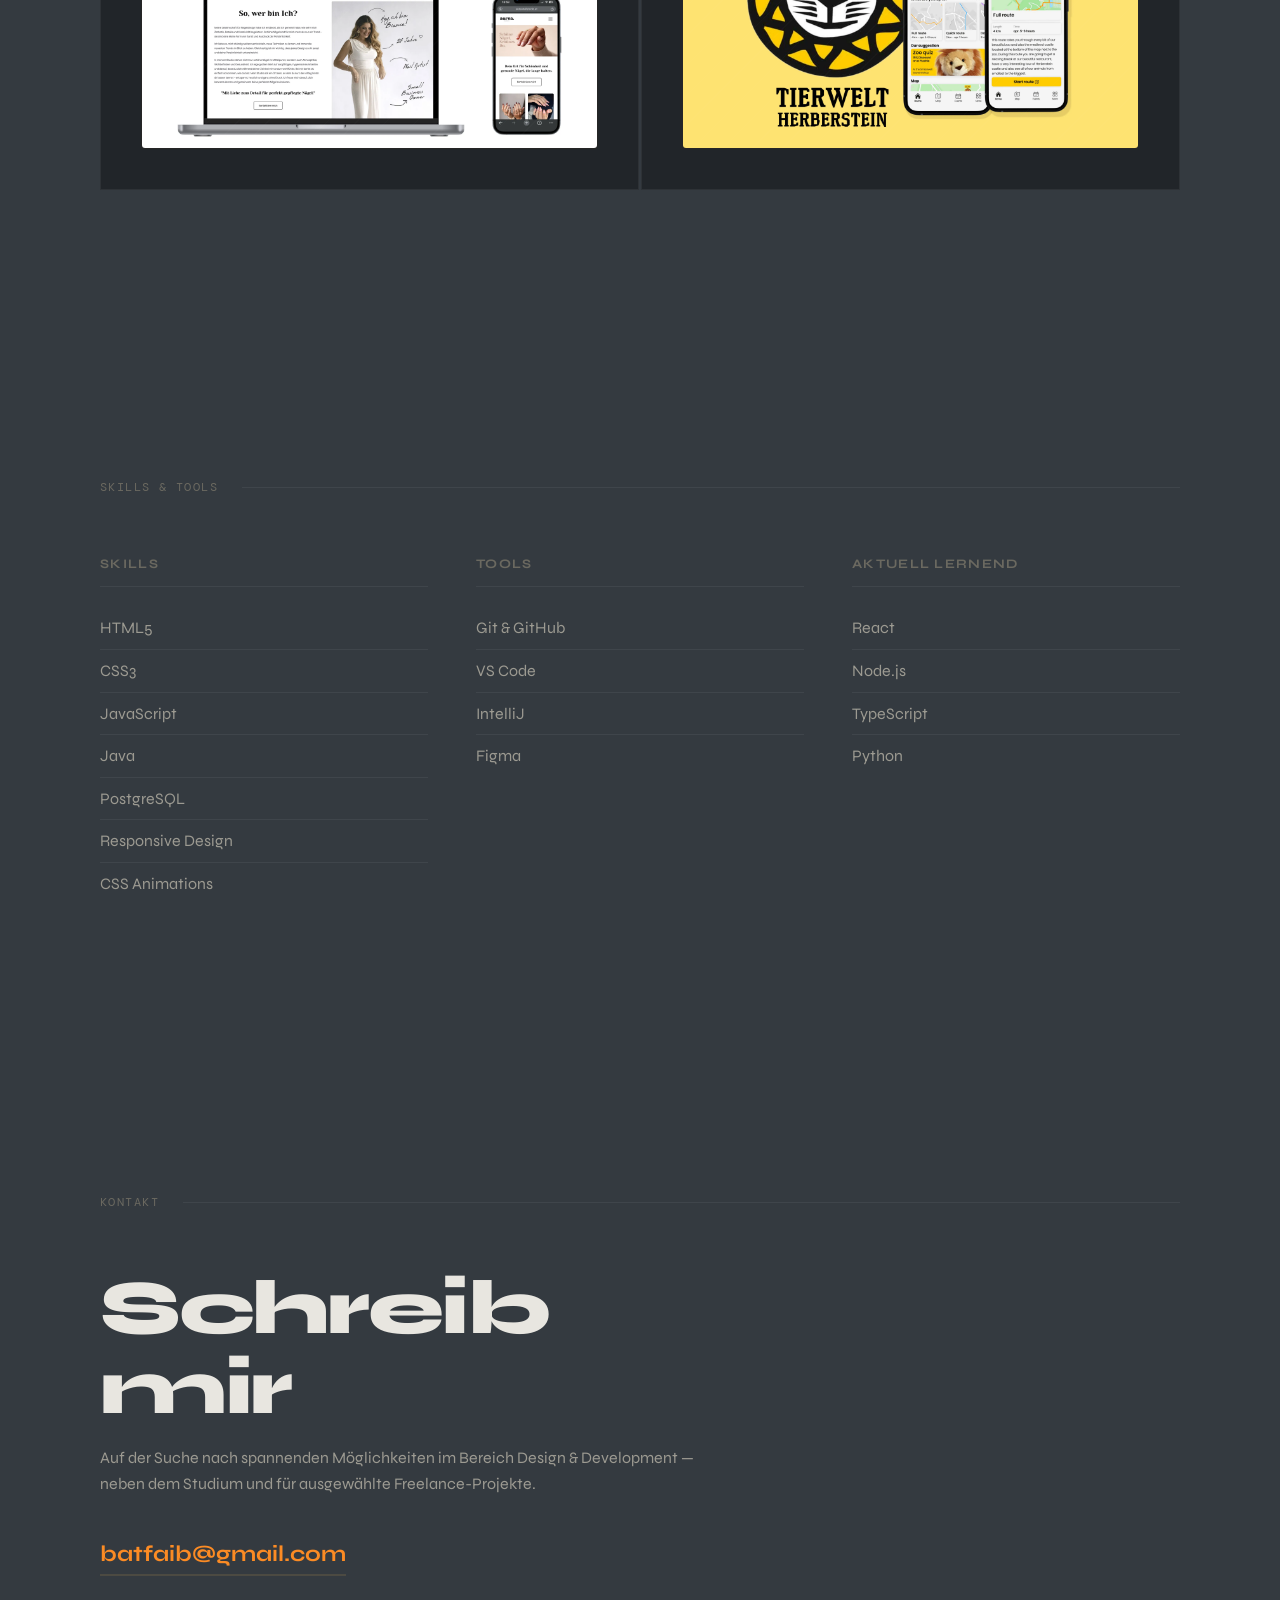
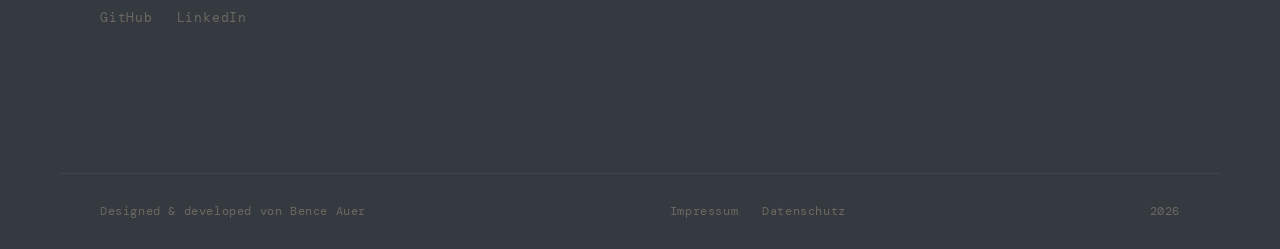
==== commit 9a2fe7d8: "minor design changes. added 404 page." ====
--- a/index.html
+++ b/index.html
@@ -4,7 +4,7 @@
 <head>
   <meta charset="UTF-8">
   <meta name="viewport" content="width=device-width, initial-scale=1.0">
-  <meta name="description" content="Bence Auer — Developer/UX Designer. Based in Austria.">
+  <meta name="description" content="Bence Auer — Developer/UX Designer. Ich verwandle Ideen in digitale Produkte — durch durchdachtes UX/UI-Design, Entwicklung und Deployment.">
   <title>Bence Auer — Developer/UX Designer</title>
       <!-- Classic favicon -->
     <link rel="icon" href="images/favicon.ico" sizes="any">
@@ -19,6 +19,14 @@
     <!-- Android -->
     <link rel="icon" type="image/png" sizes="192x192" href="images/android-chrome-192.png">
     <link rel="icon" type="image/png" sizes="512x512" href="images/android-chrome-512.png">
+
+    <!-- Privacy-friendly analytics by Plausible -->
+<script async src="https://plausible.io/js/pa-w8lvh8r5jjaxCv5erR1Ve.js"></script>
+<script>
+  window.plausible=window.plausible||function(){(plausible.q=plausible.q||[]).push(arguments)},plausible.init=plausible.init||function(i){plausible.o=i||{}};
+  plausible.init()
+</script>
+
   <link rel="preconnect" href="https://fonts.googleapis.com">
   <link rel="preconnect" href="https://fonts.gstatic.com" crossorigin>
   <link
--- a/css/style.css
+++ b/css/style.css
@@ -230,15 +230,12 @@
 }
 
 .hero-scroll-hint {
-  position: absolute;
-  bottom: 2rem;
-  left: var(--gutter);
+  margin-top: 3rem;
   font-family: var(--font-mono);
   font-size: 0.75rem;
   color: var(--text-dim);
   display: flex;
   align-items: center;
-  gap: 0.5rem;
   opacity: 0;
   animation: fadeUp 0.7s ease forwards 1.1s;
 }
